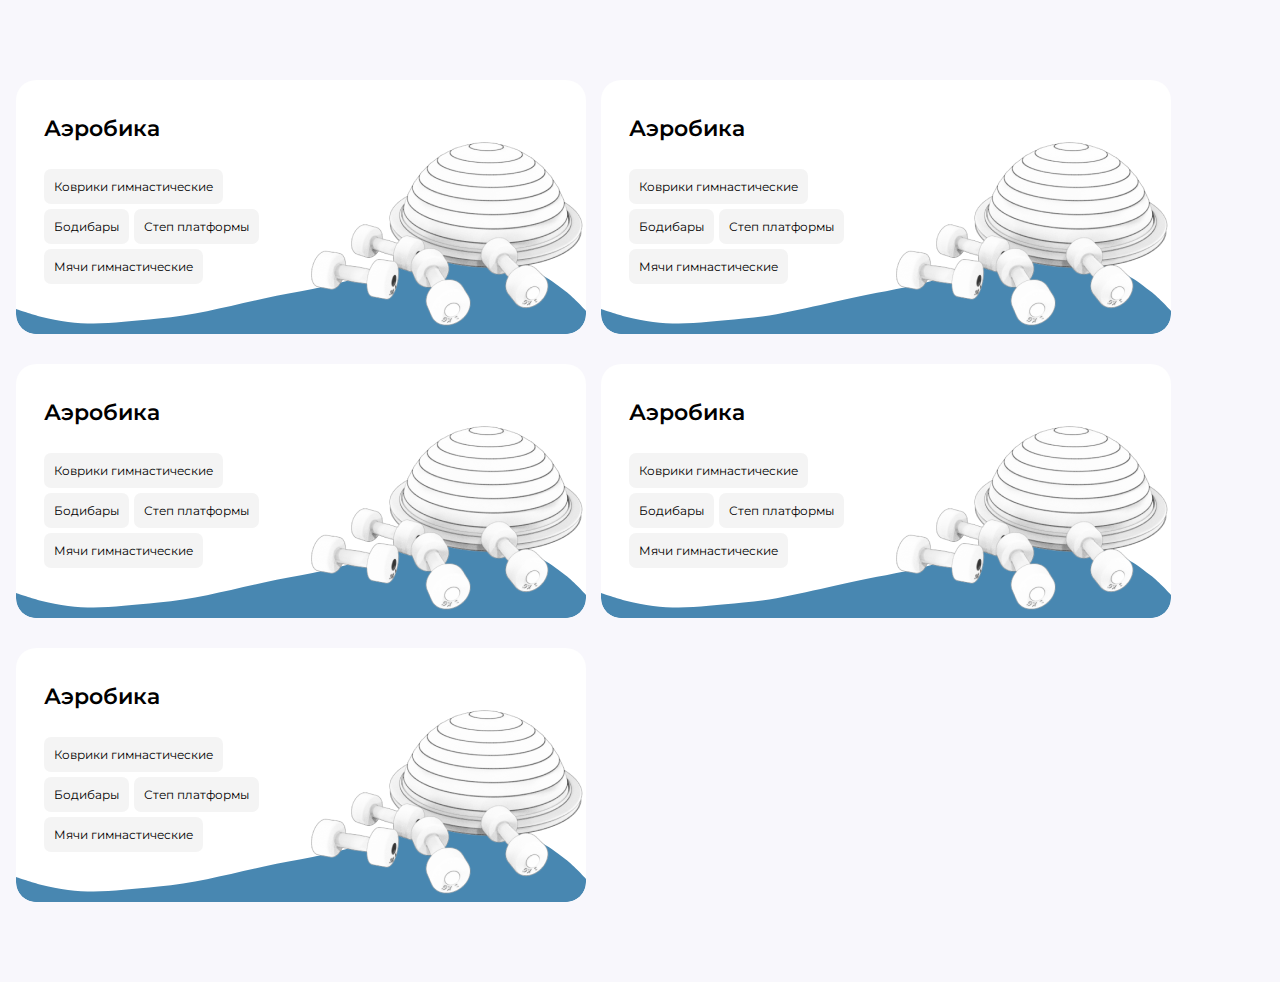
==== aerobika.html @ d7afa73f "pages finish" ====
<!DOCTYPE html>
<html lang="ru">

<head>
  <meta charset="UTF-8">
  <meta name="viewport" content="width=device-width, initial-scale=1.0">
  <title>RT-sport</title>
  <link rel="stylesheet" href="style/main.min.css">

</head>

<body class="body">
  <main>
    <section class="py-80">
      <div class="container">
        <div class="row row-30">
          <div class="card" style="background-image: url('images/svg/c-8.svg');">
            <h2 class="card__title">Аэробика</h2>
            <div class="card__content">
              <nav class="card_nav">
                <a href="#!" class="card__link">Коврики гимнастические</a> <br>
                <a href="#!" class="card__link">Бодибары</a>
                <a href="#!" class="card__link">Степ платформы</a> <br>
                <a href="#!" class="card__link">Мячи гимнастические</a>
              </nav>
              <div class="card__img-wrap a-1">
                <img class="card__img" src="images/png/a-1.png" alt="">
              </div>
            </div>
          </div>
          <div class="card" style="background-image: url('images/svg/c-8.svg');">
            <h2 class="card__title">Аэробика</h2>
            <div class="card__content">
              <nav class="card_nav">
                <a href="#!" class="card__link">Коврики гимнастические</a> <br>
                <a href="#!" class="card__link">Бодибары</a>
                <a href="#!" class="card__link">Степ платформы</a> <br>
                <a href="#!" class="card__link">Мячи гимнастические</a>
              </nav>
              <div class="card__img-wrap a-1">
                <img class="card__img" src="images/png/a-1.png" alt="">
              </div>
            </div>
          </div>
          <div class="card" style="background-image: url('images/svg/c-8.svg');">
            <h2 class="card__title">Аэробика</h2>
            <div class="card__content">
              <nav class="card_nav">
                <a href="#!" class="card__link">Коврики гимнастические</a> <br>
                <a href="#!" class="card__link">Бодибары</a>
                <a href="#!" class="card__link">Степ платформы</a> <br>
                <a href="#!" class="card__link">Мячи гимнастические</a>
              </nav>
              <div class="card__img-wrap a-1">
                <img class="card__img" src="images/png/a-1.png" alt="">
              </div>
            </div>
          </div>
          <div class="card" style="background-image: url('images/svg/c-8.svg');">
            <h2 class="card__title">Аэробика</h2>
            <div class="card__content">
              <nav class="card_nav">
                <a href="#!" class="card__link">Коврики гимнастические</a> <br>
                <a href="#!" class="card__link">Бодибары</a>
                <a href="#!" class="card__link">Степ платформы</a> <br>
                <a href="#!" class="card__link">Мячи гимнастические</a>
              </nav>
              <div class="card__img-wrap a-1">
                <img class="card__img" src="images/png/a-1.png" alt="">
              </div>
            </div>
          </div>
          <div class="card" style="background-image: url('images/svg/c-8.svg');">
            <h2 class="card__title">Аэробика</h2>
            <div class="card__content">
              <nav class="card_nav">
                <a href="#!" class="card__link">Коврики гимнастические</a> <br>
                <a href="#!" class="card__link">Бодибары</a>
                <a href="#!" class="card__link">Степ платформы</a> <br>
                <a href="#!" class="card__link">Мячи гимнастические</a>
              </nav>
              <div class="card__img-wrap a-1">
                <img class="card__img" src="images/png/a-1.png" alt="">
              </div>
            </div>
          </div>
        </div>
      </div>
    </section>
  </main>
  <script src="js/main.js"></script>
</body>

</html>
---- style/main.min.css ----
*,*::before,*::after{-webkit-box-sizing:border-box;box-sizing:border-box}*,h1,h2,h3,h4,h5,h6{margin:0;padding:0}html{-moz-text-size-adjust:none;-webkit-text-size-adjust:none;-ms-text-size-adjust:none;text-size-adjust:none}body{min-height:100vh;scroll-behavior:smooth;text-rendering:optimizeSpeed}ul{list-style:none}a{color:inherit;text-decoration:none}img{display:block;width:100%;-webkit-user-select:none;-moz-user-select:none;-ms-user-select:none;user-select:none}button{outline:none;border:none;cursor:pointer;background-color:rgba(0,0,0,0)}@font-face{font-family:"Montserrat";font-weight:bold;font-style:normal;font-display:swap;src:url("/font/Montserrat-Bold.woff") format("woff")}@font-face{font-family:"Montserrat";font-weight:600;font-style:normal;font-display:swap;src:url("/font/Montserrat-SemiBold.woff") format("woff")}@font-face{font-family:"Montserrat";font-weight:normal;font-style:normal;font-display:swap;src:url("/font/Montserrat-Regular.woff") format("woff")}.body{background-color:#f8f7fc}@media(max-width: 992px){.body{position:relative;height:100vh}}.container{max-width:1782px;width:100%;margin:0 auto;padding:0 16px}.mb-15{margin-bottom:15px}@media(max-width: 768px){.mb-15{margin-bottom:10px}}.mb-30{margin-bottom:30px}@media(max-width: 768px){.mb-30{margin-bottom:20px}}.mb-80{margin-bottom:80px}.py-80{padding:80px 0}.d-none{display:none !important}.row{display:-webkit-box;display:-ms-flexbox;display:flex;-ms-flex-wrap:wrap;flex-wrap:wrap;-webkit-column-gap:15px;-moz-column-gap:15px;column-gap:15px;row-gap:46px}.row-30{row-gap:30px}.card{-webkit-box-flex:0;-ms-flex:0 1 570px;flex:0 1 570px;padding:35px 28px;position:relative;height:254px;border-radius:20px;background:#fff;background-repeat:no-repeat;background-position:right bottom;background-size:auto;cursor:pointer;-webkit-transition:-webkit-transform 250ms ease-in-out,-webkit-filter 250ms ease-in-out;transition:-webkit-transform 250ms ease-in-out,-webkit-filter 250ms ease-in-out;transition:transform 250ms ease-in-out,filter 250ms ease-in-out;transition:transform 250ms ease-in-out,filter 250ms ease-in-out,-webkit-transform 250ms ease-in-out,-webkit-filter 250ms ease-in-out}.card:hover .card__img-wrap{-webkit-transform:scale(1.03);-ms-transform:scale(1.03);transform:scale(1.03)}.card:hover .card__img{-webkit-filter:drop-shadow(6px 6px 14px rgba(0, 0, 0, 0.2));filter:drop-shadow(6px 6px 14px rgba(0, 0, 0, 0.2))}.card__title{color:#000;font-family:"Montserrat",sans-serif;font-size:22px;font-weight:600;line-height:27px;letter-spacing:0%;margin-bottom:27px}.card__content{max-width:310px}.card_nav{display:inline-table;-ms-flex-wrap:wrap;flex-wrap:wrap;position:relative;z-index:1}.card__link{display:inline-block;color:#000;font-family:"Montserrat",sans-serif;font-size:12px;font-weight:500;line-height:15px;letter-spacing:0%;padding:10px;border-radius:7px;background:#f4f4f4;-webkit-transition:background-color 150ms ease-in-out;transition:background-color 150ms ease-in-out}.card__link:not(:last-child){margin-right:5px;margin-bottom:5px}.card__link:hover{background-color:#e5e5e5}.card__link.active{background-color:#e5e5e5}.card__img-wrap{width:249px;height:244px;position:absolute;right:-12px;bottom:0;-webkit-transition:-webkit-transform 250ms ease-in-out;transition:-webkit-transform 250ms ease-in-out;transition:transform 250ms ease-in-out;transition:transform 250ms ease-in-out, -webkit-transform 250ms ease-in-out}.d-1{width:280px;height:280px;right:0;bottom:16px}.r-1{width:274px;height:274px;right:0;bottom:7px}.t-1{width:226px;height:226px;right:10px;bottom:15px}.d-g-1{width:257px;height:257px;right:30px;top:10px}.g-g-1{width:248px;height:248px;right:20px;bottom:22px}.a-1{width:274px;height:274px;right:2px;bottom:7px}.k-1{width:258px;height:258px;right:0;bottom:10px}.z-1-3{right:-4px;bottom:12px}.z-1-4{right:-7px;bottom:7px;width:261px;height:261px}.d-g-2{width:276px;height:276px;right:10px;bottom:-10px}.d-g-3{width:276px;height:276px;right:10px;bottom:-10px}.d-g-4{width:276px;height:276px;right:10px;bottom:-10px}.d-g-5{width:310px;height:310px;right:10px;top:-10px}.g-g-2{width:259px;height:259px;right:25px;bottom:25px}.g-g-3{width:259px;height:259px;right:0px;bottom:15px}.k-2{width:269px;height:269px;right:0;bottom:10px}.k-3{width:269px;height:269px;right:25px;bottom:8px}.card__img{width:100%;height:100%;-o-object-fit:fill;object-fit:fill;-o-object-position:right bottom;object-position:right bottom;-webkit-transition:-webkit-filter 250ms ease-in-out;transition:-webkit-filter 250ms ease-in-out;transition:filter 250ms ease-in-out;transition:filter 250ms ease-in-out, -webkit-filter 250ms ease-in-out}/*# sourceMappingURL=main.min.css.map */
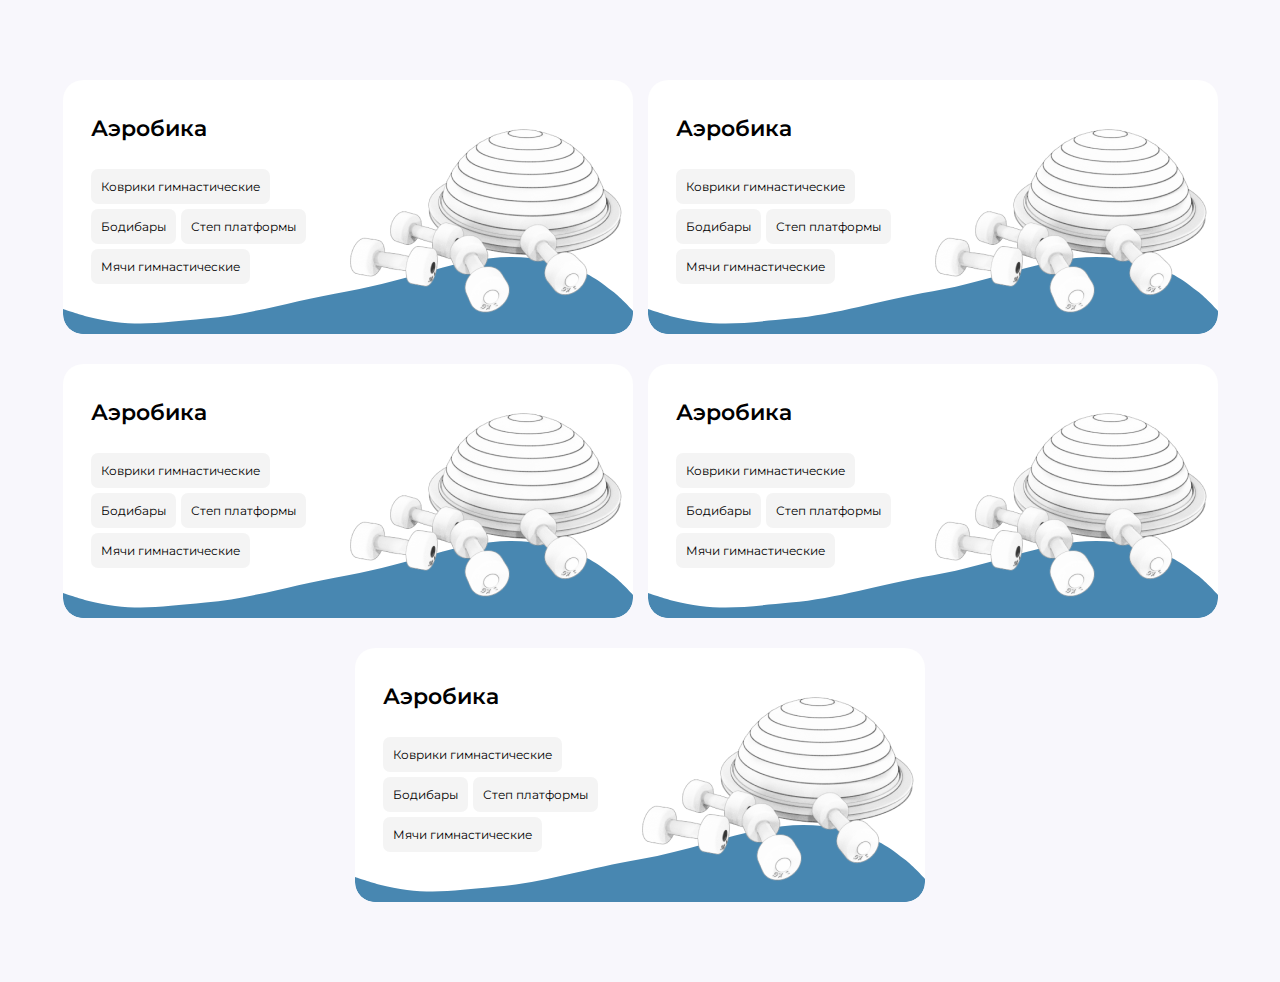
==== commit 17572260: "fix bg" ====
--- a/aerobika.html
+++ b/aerobika.html
@@ -14,7 +14,7 @@
     <section class="py-80">
       <div class="container">
         <div class="row row-30">
-          <div class="card" style="background-image: url('images/svg/c-8.svg');">
+          <div class="card bg-8">
             <h2 class="card__title">Аэробика</h2>
             <div class="card__content">
               <nav class="card_nav">
@@ -28,7 +28,7 @@
               </div>
             </div>
           </div>
-          <div class="card" style="background-image: url('images/svg/c-8.svg');">
+          <div class="card bg-8">
             <h2 class="card__title">Аэробика</h2>
             <div class="card__content">
               <nav class="card_nav">
@@ -42,7 +42,7 @@
               </div>
             </div>
           </div>
-          <div class="card" style="background-image: url('images/svg/c-8.svg');">
+          <div class="card bg-8">
             <h2 class="card__title">Аэробика</h2>
             <div class="card__content">
               <nav class="card_nav">
@@ -56,7 +56,7 @@
               </div>
             </div>
           </div>
-          <div class="card" style="background-image: url('images/svg/c-8.svg');">
+          <div class="card bg-8">
             <h2 class="card__title">Аэробика</h2>
             <div class="card__content">
               <nav class="card_nav">
@@ -70,7 +70,7 @@
               </div>
             </div>
           </div>
-          <div class="card" style="background-image: url('images/svg/c-8.svg');">
+          <div class="card bg-8">
             <h2 class="card__title">Аэробика</h2>
             <div class="card__content">
               <nav class="card_nav">
--- a/style/main.min.css
+++ b/style/main.min.css
@@ -1 +1 @@
-*,*::before,*::after{-webkit-box-sizing:border-box;box-sizing:border-box}*,h1,h2,h3,h4,h5,h6{margin:0;padding:0}html{-moz-text-size-adjust:none;-webkit-text-size-adjust:none;-ms-text-size-adjust:none;text-size-adjust:none}body{min-height:100vh;scroll-behavior:smooth;text-rendering:optimizeSpeed}ul{list-style:none}a{color:inherit;text-decoration:none}img{display:block;width:100%;-webkit-user-select:none;-moz-user-select:none;-ms-user-select:none;user-select:none}button{outline:none;border:none;cursor:pointer;background-color:rgba(0,0,0,0)}@font-face{font-family:"Montserrat";font-weight:bold;font-style:normal;font-display:swap;src:url("/font/Montserrat-Bold.woff") format("woff")}@font-face{font-family:"Montserrat";font-weight:600;font-style:normal;font-display:swap;src:url("/font/Montserrat-SemiBold.woff") format("woff")}@font-face{font-family:"Montserrat";font-weight:normal;font-style:normal;font-display:swap;src:url("/font/Montserrat-Regular.woff") format("woff")}.body{background-color:#f8f7fc}@media(max-width: 992px){.body{position:relative;height:100vh}}.container{max-width:1782px;width:100%;margin:0 auto;padding:0 16px}.mb-15{margin-bottom:15px}@media(max-width: 768px){.mb-15{margin-bottom:10px}}.mb-30{margin-bottom:30px}@media(max-width: 768px){.mb-30{margin-bottom:20px}}.mb-80{margin-bottom:80px}.py-80{padding:80px 0}.d-none{display:none !important}.row{display:-webkit-box;display:-ms-flexbox;display:flex;-ms-flex-wrap:wrap;flex-wrap:wrap;-webkit-column-gap:15px;-moz-column-gap:15px;column-gap:15px;row-gap:46px}.row-30{row-gap:30px}.card{-webkit-box-flex:0;-ms-flex:0 1 570px;flex:0 1 570px;padding:35px 28px;position:relative;height:254px;border-radius:20px;background:#fff;background-repeat:no-repeat;background-position:right bottom;background-size:auto;cursor:pointer;-webkit-transition:-webkit-transform 250ms ease-in-out,-webkit-filter 250ms ease-in-out;transition:-webkit-transform 250ms ease-in-out,-webkit-filter 250ms ease-in-out;transition:transform 250ms ease-in-out,filter 250ms ease-in-out;transition:transform 250ms ease-in-out,filter 250ms ease-in-out,-webkit-transform 250ms ease-in-out,-webkit-filter 250ms ease-in-out}.card:hover .card__img-wrap{-webkit-transform:scale(1.03);-ms-transform:scale(1.03);transform:scale(1.03)}.card:hover .card__img{-webkit-filter:drop-shadow(6px 6px 14px rgba(0, 0, 0, 0.2));filter:drop-shadow(6px 6px 14px rgba(0, 0, 0, 0.2))}.card__title{color:#000;font-family:"Montserrat",sans-serif;font-size:22px;font-weight:600;line-height:27px;letter-spacing:0%;margin-bottom:27px}.card__content{max-width:310px}.card_nav{display:inline-table;-ms-flex-wrap:wrap;flex-wrap:wrap;position:relative;z-index:1}.card__link{display:inline-block;color:#000;font-family:"Montserrat",sans-serif;font-size:12px;font-weight:500;line-height:15px;letter-spacing:0%;padding:10px;border-radius:7px;background:#f4f4f4;-webkit-transition:background-color 150ms ease-in-out;transition:background-color 150ms ease-in-out}.card__link:not(:last-child){margin-right:5px;margin-bottom:5px}.card__link:hover{background-color:#e5e5e5}.card__link.active{background-color:#e5e5e5}.card__img-wrap{width:249px;height:244px;position:absolute;right:-12px;bottom:0;-webkit-transition:-webkit-transform 250ms ease-in-out;transition:-webkit-transform 250ms ease-in-out;transition:transform 250ms ease-in-out;transition:transform 250ms ease-in-out, -webkit-transform 250ms ease-in-out}.d-1{width:280px;height:280px;right:0;bottom:16px}.r-1{width:274px;height:274px;right:0;bottom:7px}.t-1{width:226px;height:226px;right:10px;bottom:15px}.d-g-1{width:257px;height:257px;right:30px;top:10px}.g-g-1{width:248px;height:248px;right:20px;bottom:22px}.a-1{width:274px;height:274px;right:2px;bottom:7px}.k-1{width:258px;height:258px;right:0;bottom:10px}.z-1-3{right:-4px;bottom:12px}.z-1-4{right:-7px;bottom:7px;width:261px;height:261px}.d-g-2{width:276px;height:276px;right:10px;bottom:-10px}.d-g-3{width:276px;height:276px;right:10px;bottom:-10px}.d-g-4{width:276px;height:276px;right:10px;bottom:-10px}.d-g-5{width:310px;height:310px;right:10px;top:-10px}.g-g-2{width:259px;height:259px;right:25px;bottom:25px}.g-g-3{width:259px;height:259px;right:0px;bottom:15px}.k-2{width:269px;height:269px;right:0;bottom:10px}.k-3{width:269px;height:269px;right:25px;bottom:8px}.card__img{width:100%;height:100%;-o-object-fit:fill;object-fit:fill;-o-object-position:right bottom;object-position:right bottom;-webkit-transition:-webkit-filter 250ms ease-in-out;transition:-webkit-filter 250ms ease-in-out;transition:filter 250ms ease-in-out;transition:filter 250ms ease-in-out, -webkit-filter 250ms ease-in-out}/*# sourceMappingURL=main.min.css.map */+*,*::before,*::after{-webkit-box-sizing:border-box;box-sizing:border-box}*,h1,h2,h3,h4,h5,h6{margin:0;padding:0}html{-moz-text-size-adjust:none;-webkit-text-size-adjust:none;-ms-text-size-adjust:none;text-size-adjust:none}body{min-height:100vh;scroll-behavior:smooth;text-rendering:optimizeSpeed}ul{list-style:none}a{color:inherit;text-decoration:none}img{display:block;width:100%;-webkit-user-select:none;-moz-user-select:none;-ms-user-select:none;user-select:none}button{outline:none;border:none;cursor:pointer;background-color:rgba(0,0,0,0)}@font-face{font-family:"Montserrat";font-weight:bold;font-style:normal;font-display:swap;src:url("/font/Montserrat-Bold.woff") format("woff")}@font-face{font-family:"Montserrat";font-weight:600;font-style:normal;font-display:swap;src:url("/font/Montserrat-SemiBold.woff") format("woff")}@font-face{font-family:"Montserrat";font-weight:normal;font-style:normal;font-display:swap;src:url("/font/Montserrat-Regular.woff") format("woff")}.body{background-color:#f8f7fc}@media(max-width: 992px){.body{position:relative;height:100vh}}.container{max-width:1782px;width:100%;margin:0 auto;padding:0 16px}.mb-15{margin-bottom:15px}@media(max-width: 768px){.mb-15{margin-bottom:10px}}.mb-30{margin-bottom:30px}@media(max-width: 768px){.mb-30{margin-bottom:20px}}.mb-80{margin-bottom:80px}.py-80{padding:80px 0}.d-none{display:none !important}.row{display:-webkit-box;display:-ms-flexbox;display:flex;-ms-flex-wrap:wrap;flex-wrap:wrap;-webkit-column-gap:15px;-moz-column-gap:15px;column-gap:15px;row-gap:46px}@media(max-width: 1770px){.row{-webkit-box-pack:center;-ms-flex-pack:center;justify-content:center}}.row-30{row-gap:30px}.card{max-width:570px;width:100%;padding:35px 28px;position:relative;height:254px;border-radius:20px;background:#fff;cursor:pointer;-webkit-transition:-webkit-transform 250ms ease-in-out,-webkit-filter 250ms ease-in-out;transition:-webkit-transform 250ms ease-in-out,-webkit-filter 250ms ease-in-out;transition:transform 250ms ease-in-out,filter 250ms ease-in-out;transition:transform 250ms ease-in-out,filter 250ms ease-in-out,-webkit-transform 250ms ease-in-out,-webkit-filter 250ms ease-in-out}.card:hover .card__img-wrap{-webkit-transform:scale(1.03);-ms-transform:scale(1.03);transform:scale(1.03)}.card:hover .card__img{-webkit-filter:drop-shadow(6px 6px 14px rgba(0, 0, 0, 0.2));filter:drop-shadow(6px 6px 14px rgba(0, 0, 0, 0.2))}@media(max-width: 1200px){.card{max-width:185px;min-height:340px;height:100%;padding:15px;border-radius:15px}}.card.bg-1{background-image:url("/images/svg/c-1.svg");background-repeat:no-repeat;background-position:right bottom}.card.bg-1-1{background-image:url("/images/svg/c-1.2.svg");background-repeat:no-repeat;background-position:right bottom}.card.bg-2{background-image:url("/images/svg/c-2.svg");background-repeat:no-repeat;background-position:right bottom}.card.bg-3{background-image:url("/images/svg/c-3.svg");background-repeat:no-repeat;background-position:right bottom}.card.bg-4{background-image:url("/images/svg/c-4.svg");background-repeat:no-repeat;background-position:right bottom}.card.bg-5{background-image:url("/images/svg/c-5.svg");background-repeat:no-repeat;background-position:right bottom}.card.bg-6{background-image:url("/images/svg/c-6.svg");background-repeat:no-repeat;background-position:right bottom}.card.bg-7{background-image:url("/images/svg/c-7.svg");background-repeat:no-repeat;background-position:right bottom}.card.bg-8{background-image:url("/images/svg/c-8.svg");background-repeat:no-repeat;background-position:right bottom}.card.bg-9{background-image:url("/images/svg/c-9.svg");background-repeat:no-repeat;background-position:right bottom}.card__title{color:#000;font-family:"Montserrat",sans-serif;font-size:22px;font-weight:600;line-height:27px;letter-spacing:0%;margin-bottom:27px}@media(max-width: 1200px){.card__title{font-size:12px;line-height:15px;margin-bottom:20px}}.card__content{max-width:310px}@media(max-width: 1200px){.card__content{max-width:auto;display:-webkit-box;display:-ms-flexbox;display:flex;-webkit-box-orient:vertical;-webkit-box-direction:reverse;-ms-flex-direction:column-reverse;flex-direction:column-reverse}}.card_nav{display:inline-table;-ms-flex-wrap:wrap;flex-wrap:wrap;-webkit-box-align:center;-ms-flex-align:center;align-items:center;position:relative;z-index:1}.card__link{display:inline-block;color:#000;font-family:"Montserrat",sans-serif;font-size:12px;font-weight:500;line-height:15px;letter-spacing:0%;padding:10px;border-radius:7px;background:#f4f4f4;-webkit-transition:background-color 150ms ease-in-out;transition:background-color 150ms ease-in-out}.card__link:not(:last-child){margin-right:5px;margin-bottom:5px}.card__link:hover{background-color:#e5e5e5}.card__link.active{background-color:#e5e5e5}@media(max-width: 1200px){.card__link{font-size:9px;line-height:11px;padding:7px 5px}}.card__img-wrap{width:249px;height:244px;position:absolute;right:-12px;bottom:0;-webkit-transition:-webkit-transform 250ms ease-in-out;transition:-webkit-transform 250ms ease-in-out;transition:transform 250ms ease-in-out;transition:transform 250ms ease-in-out, -webkit-transform 250ms ease-in-out}@media(max-width: 1200px){.card__img-wrap{width:187px;height:151px;margin-left:-8px;position:static}}.d-1{width:280px;height:280px;right:0;bottom:16px}.r-1{width:274px;height:274px;right:0;bottom:7px}.t-1{width:226px;height:226px;right:10px;bottom:15px}.d-g-1{width:257px;height:257px;right:30px;top:10px}.g-g-1{width:248px;height:248px;right:20px;bottom:22px}.a-1{width:274px;height:274px;right:10px;bottom:20px}.k-1{width:258px;height:258px;right:0;bottom:10px}.z-1-3{right:-4px;bottom:12px}.z-1-4{right:-7px;bottom:7px;width:261px;height:261px}.d-g-2{width:276px;height:276px;right:10px;bottom:-10px}.d-g-3{width:276px;height:276px;right:10px;bottom:-10px}.d-g-4{width:276px;height:276px;right:10px;bottom:-10px}.d-g-5{width:310px;height:310px;right:10px;top:-10px}.g-g-2{width:259px;height:259px;right:25px;bottom:25px}.g-g-3{width:259px;height:259px;right:0px;bottom:15px}.k-2{width:269px;height:269px;right:0;bottom:10px}.k-3{width:269px;height:269px;right:25px;bottom:8px}.card__img{width:100%;height:100%;-o-object-fit:fill;object-fit:fill;-o-object-position:right bottom;object-position:right bottom;-webkit-transition:-webkit-filter 250ms ease-in-out;transition:-webkit-filter 250ms ease-in-out;transition:filter 250ms ease-in-out;transition:filter 250ms ease-in-out, -webkit-filter 250ms ease-in-out}/*# sourceMappingURL=main.min.css.map */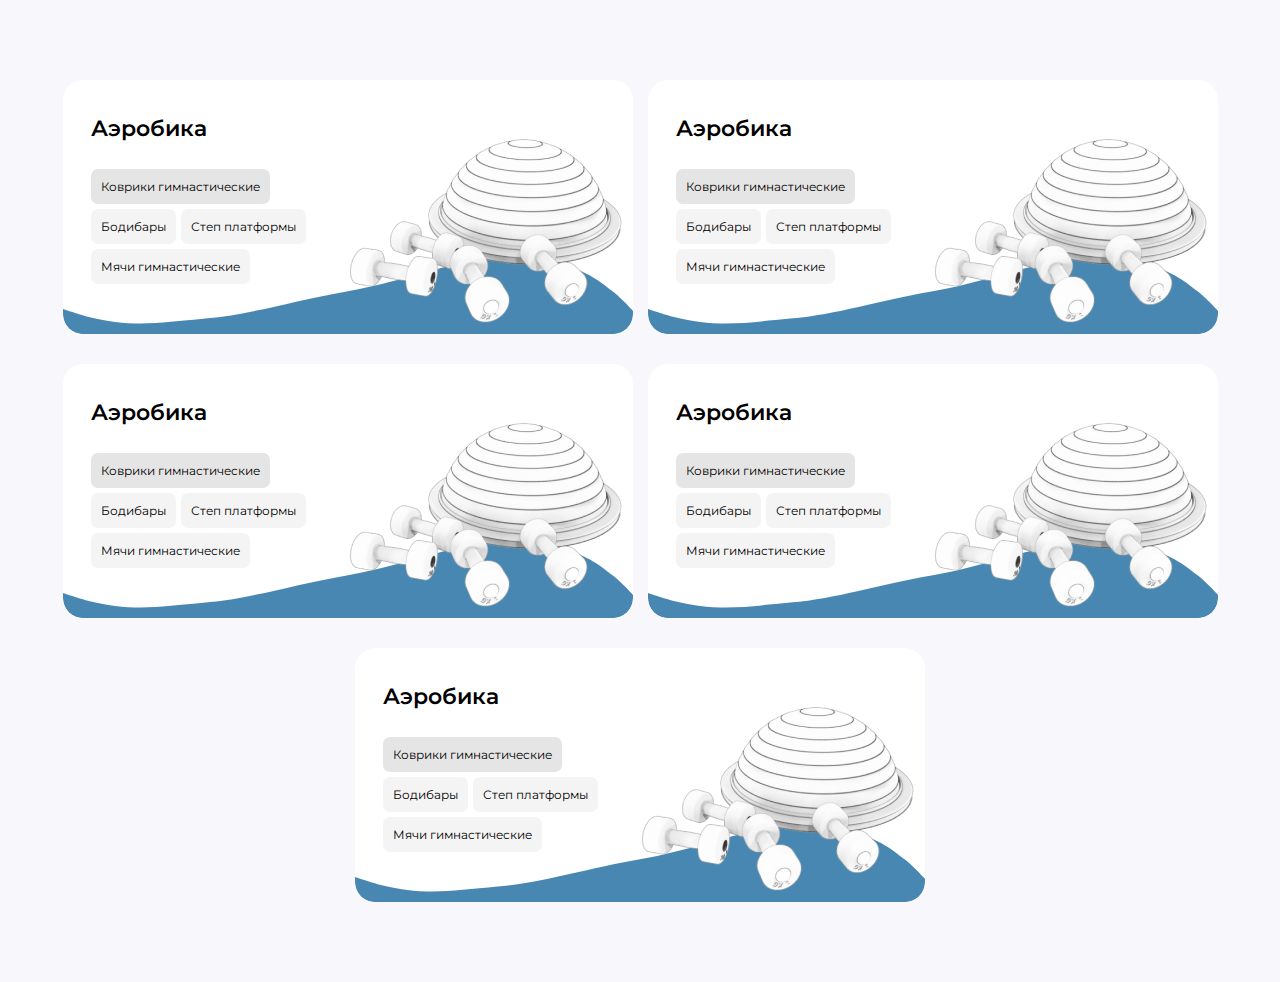
==== commit cb83f54a: "finish" ====
--- a/aerobika.html
+++ b/aerobika.html
@@ -14,73 +14,138 @@
     <section class="py-80">
       <div class="container">
         <div class="row row-30">
-          <div class="card bg-8">
-            <h2 class="card__title">Аэробика</h2>
+          <div class="card bg-8" onclick="window.location.href='aerobika.html';">
             <div class="card__content">
-              <nav class="card_nav">
-                <a href="#!" class="card__link">Коврики гимнастические</a> <br>
-                <a href="#!" class="card__link">Бодибары</a>
-                <a href="#!" class="card__link">Степ платформы</a> <br>
-                <a href="#!" class="card__link">Мячи гимнастические</a>
-              </nav>
-              <div class="card__img-wrap a-1">
-                <img class="card__img" src="images/png/a-1.png" alt="">
+              <div>
+                <h2 class="card__title">Аэробика</h2>
+                <nav class="card_nav">
+                  <a href="#!" class="card__link active" data-tab="1">Коврики гимнастические</a> <br>
+                  <a href="#!" class="card__link" data-tab="2">Бодибары</a>
+                  <a href="#!" class="card__link" data-tab="3">Степ платформы</a> <br>
+                  <a href="#!" class="card__link" data-tab="4">Мячи гимнастические</a>
+                </nav>
+              </div>
+              <div class="card__tab-content">
+                <div class="card__img-wrap a-1 item active" data-tab-content="1">
+                  <img class="card__img" src="images/png/a-1.png" alt="">
+                </div>
+                <div class="card__img-wrap a-1 item" data-tab-content="2">
+                  <img class="card__img" src="images/png/z-1.1.png" alt="">
+                </div>
+                <div class="card__img-wrap a-1 item" data-tab-content="3">
+                  <img class="card__img" src="images/png/a-1.png" alt="">
+                </div>
+                <div class="card__img-wrap a-1 item" data-tab-content="4">
+                  <img class="card__img" src="images/png/a-1.png" alt="">
+                </div>
               </div>
             </div>
           </div>
-          <div class="card bg-8">
-            <h2 class="card__title">Аэробика</h2>
+          <div class="card bg-8" onclick="window.location.href='aerobika.html';">
             <div class="card__content">
-              <nav class="card_nav">
-                <a href="#!" class="card__link">Коврики гимнастические</a> <br>
-                <a href="#!" class="card__link">Бодибары</a>
-                <a href="#!" class="card__link">Степ платформы</a> <br>
-                <a href="#!" class="card__link">Мячи гимнастические</a>
-              </nav>
-              <div class="card__img-wrap a-1">
-                <img class="card__img" src="images/png/a-1.png" alt="">
+              <div>
+                <h2 class="card__title">Аэробика</h2>
+                <nav class="card_nav">
+                  <a href="#!" class="card__link active" data-tab="1">Коврики гимнастические</a> <br>
+                  <a href="#!" class="card__link" data-tab="2">Бодибары</a>
+                  <a href="#!" class="card__link" data-tab="3">Степ платформы</a> <br>
+                  <a href="#!" class="card__link" data-tab="4">Мячи гимнастические</a>
+                </nav>
+              </div>
+              <div class="card__tab-content">
+                <div class="card__img-wrap a-1 item active" data-tab-content="1">
+                  <img class="card__img" src="images/png/a-1.png" alt="">
+                </div>
+                <div class="card__img-wrap a-1 item" data-tab-content="2">
+                  <img class="card__img" src="images/png/z-1.1.png" alt="">
+                </div>
+                <div class="card__img-wrap a-1 item" data-tab-content="3">
+                  <img class="card__img" src="images/png/a-1.png" alt="">
+                </div>
+                <div class="card__img-wrap a-1 item" data-tab-content="4">
+                  <img class="card__img" src="images/png/a-1.png" alt="">
+                </div>
               </div>
             </div>
           </div>
-          <div class="card bg-8">
-            <h2 class="card__title">Аэробика</h2>
+          <div class="card bg-8" onclick="window.location.href='aerobika.html';">
             <div class="card__content">
-              <nav class="card_nav">
-                <a href="#!" class="card__link">Коврики гимнастические</a> <br>
-                <a href="#!" class="card__link">Бодибары</a>
-                <a href="#!" class="card__link">Степ платформы</a> <br>
-                <a href="#!" class="card__link">Мячи гимнастические</a>
-              </nav>
-              <div class="card__img-wrap a-1">
-                <img class="card__img" src="images/png/a-1.png" alt="">
+              <div>
+                <h2 class="card__title">Аэробика</h2>
+                <nav class="card_nav">
+                  <a href="#!" class="card__link active" data-tab="1">Коврики гимнастические</a> <br>
+                  <a href="#!" class="card__link" data-tab="2">Бодибары</a>
+                  <a href="#!" class="card__link" data-tab="3">Степ платформы</a> <br>
+                  <a href="#!" class="card__link" data-tab="4">Мячи гимнастические</a>
+                </nav>
+              </div>
+              <div class="card__tab-content">
+                <div class="card__img-wrap a-1 item active" data-tab-content="1">
+                  <img class="card__img" src="images/png/a-1.png" alt="">
+                </div>
+                <div class="card__img-wrap a-1 item" data-tab-content="2">
+                  <img class="card__img" src="images/png/z-1.1.png" alt="">
+                </div>
+                <div class="card__img-wrap a-1 item" data-tab-content="3">
+                  <img class="card__img" src="images/png/a-1.png" alt="">
+                </div>
+                <div class="card__img-wrap a-1 item" data-tab-content="4">
+                  <img class="card__img" src="images/png/a-1.png" alt="">
+                </div>
               </div>
             </div>
           </div>
-          <div class="card bg-8">
-            <h2 class="card__title">Аэробика</h2>
+          <div class="card bg-8" onclick="window.location.href='aerobika.html';">
             <div class="card__content">
-              <nav class="card_nav">
-                <a href="#!" class="card__link">Коврики гимнастические</a> <br>
-                <a href="#!" class="card__link">Бодибары</a>
-                <a href="#!" class="card__link">Степ платформы</a> <br>
-                <a href="#!" class="card__link">Мячи гимнастические</a>
-              </nav>
-              <div class="card__img-wrap a-1">
-                <img class="card__img" src="images/png/a-1.png" alt="">
+              <div>
+                <h2 class="card__title">Аэробика</h2>
+                <nav class="card_nav">
+                  <a href="#!" class="card__link active" data-tab="1">Коврики гимнастические</a> <br>
+                  <a href="#!" class="card__link" data-tab="2">Бодибары</a>
+                  <a href="#!" class="card__link" data-tab="3">Степ платформы</a> <br>
+                  <a href="#!" class="card__link" data-tab="4">Мячи гимнастические</a>
+                </nav>
+              </div>
+              <div class="card__tab-content">
+                <div class="card__img-wrap a-1 item active" data-tab-content="1">
+                  <img class="card__img" src="images/png/a-1.png" alt="">
+                </div>
+                <div class="card__img-wrap a-1 item" data-tab-content="2">
+                  <img class="card__img" src="images/png/z-1.1.png" alt="">
+                </div>
+                <div class="card__img-wrap a-1 item" data-tab-content="3">
+                  <img class="card__img" src="images/png/a-1.png" alt="">
+                </div>
+                <div class="card__img-wrap a-1 item" data-tab-content="4">
+                  <img class="card__img" src="images/png/a-1.png" alt="">
+                </div>
               </div>
             </div>
           </div>
-          <div class="card bg-8">
-            <h2 class="card__title">Аэробика</h2>
+          <div class="card bg-8" onclick="window.location.href='aerobika.html';">
             <div class="card__content">
-              <nav class="card_nav">
-                <a href="#!" class="card__link">Коврики гимнастические</a> <br>
-                <a href="#!" class="card__link">Бодибары</a>
-                <a href="#!" class="card__link">Степ платформы</a> <br>
-                <a href="#!" class="card__link">Мячи гимнастические</a>
-              </nav>
-              <div class="card__img-wrap a-1">
-                <img class="card__img" src="images/png/a-1.png" alt="">
+              <div>
+                <h2 class="card__title">Аэробика</h2>
+                <nav class="card_nav">
+                  <a href="#!" class="card__link active" data-tab="1">Коврики гимнастические</a> <br>
+                  <a href="#!" class="card__link" data-tab="2">Бодибары</a>
+                  <a href="#!" class="card__link" data-tab="3">Степ платформы</a> <br>
+                  <a href="#!" class="card__link" data-tab="4">Мячи гимнастические</a>
+                </nav>
+              </div>
+              <div class="card__tab-content">
+                <div class="card__img-wrap a-1 item active" data-tab-content="1">
+                  <img class="card__img" src="images/png/a-1.png" alt="">
+                </div>
+                <div class="card__img-wrap a-1 item" data-tab-content="2">
+                  <img class="card__img" src="images/png/z-1.1.png" alt="">
+                </div>
+                <div class="card__img-wrap a-1 item" data-tab-content="3">
+                  <img class="card__img" src="images/png/a-1.png" alt="">
+                </div>
+                <div class="card__img-wrap a-1 item" data-tab-content="4">
+                  <img class="card__img" src="images/png/a-1.png" alt="">
+                </div>
               </div>
             </div>
           </div>
--- a/style/main.min.css
+++ b/style/main.min.css
@@ -1 +1 @@
-*,*::before,*::after{-webkit-box-sizing:border-box;box-sizing:border-box}*,h1,h2,h3,h4,h5,h6{margin:0;padding:0}html{-moz-text-size-adjust:none;-webkit-text-size-adjust:none;-ms-text-size-adjust:none;text-size-adjust:none}body{min-height:100vh;scroll-behavior:smooth;text-rendering:optimizeSpeed}ul{list-style:none}a{color:inherit;text-decoration:none}img{display:block;width:100%;-webkit-user-select:none;-moz-user-select:none;-ms-user-select:none;user-select:none}button{outline:none;border:none;cursor:pointer;background-color:rgba(0,0,0,0)}@font-face{font-family:"Montserrat";font-weight:bold;font-style:normal;font-display:swap;src:url("/font/Montserrat-Bold.woff") format("woff")}@font-face{font-family:"Montserrat";font-weight:600;font-style:normal;font-display:swap;src:url("/font/Montserrat-SemiBold.woff") format("woff")}@font-face{font-family:"Montserrat";font-weight:normal;font-style:normal;font-display:swap;src:url("/font/Montserrat-Regular.woff") format("woff")}.body{background-color:#f8f7fc}@media(max-width: 992px){.body{position:relative;height:100vh}}.container{max-width:1782px;width:100%;margin:0 auto;padding:0 16px}.mb-15{margin-bottom:15px}@media(max-width: 768px){.mb-15{margin-bottom:10px}}.mb-30{margin-bottom:30px}@media(max-width: 768px){.mb-30{margin-bottom:20px}}.mb-80{margin-bottom:80px}.py-80{padding:80px 0}.d-none{display:none !important}.row{display:-webkit-box;display:-ms-flexbox;display:flex;-ms-flex-wrap:wrap;flex-wrap:wrap;-webkit-column-gap:15px;-moz-column-gap:15px;column-gap:15px;row-gap:46px}@media(max-width: 1770px){.row{-webkit-box-pack:center;-ms-flex-pack:center;justify-content:center}}.row-30{row-gap:30px}.card{max-width:570px;width:100%;padding:35px 28px;position:relative;height:254px;border-radius:20px;background:#fff;cursor:pointer;-webkit-transition:-webkit-transform 250ms ease-in-out,-webkit-filter 250ms ease-in-out;transition:-webkit-transform 250ms ease-in-out,-webkit-filter 250ms ease-in-out;transition:transform 250ms ease-in-out,filter 250ms ease-in-out;transition:transform 250ms ease-in-out,filter 250ms ease-in-out,-webkit-transform 250ms ease-in-out,-webkit-filter 250ms ease-in-out}.card:hover .card__img-wrap{-webkit-transform:scale(1.03);-ms-transform:scale(1.03);transform:scale(1.03)}.card:hover .card__img{-webkit-filter:drop-shadow(6px 6px 14px rgba(0, 0, 0, 0.2));filter:drop-shadow(6px 6px 14px rgba(0, 0, 0, 0.2))}@media(max-width: 1200px){.card{max-width:185px;min-height:340px;height:100%;padding:15px;border-radius:15px}}.card.bg-1{background-image:url("/images/svg/c-1.svg");background-repeat:no-repeat;background-position:right bottom}.card.bg-1-1{background-image:url("/images/svg/c-1.2.svg");background-repeat:no-repeat;background-position:right bottom}.card.bg-2{background-image:url("/images/svg/c-2.svg");background-repeat:no-repeat;background-position:right bottom}.card.bg-3{background-image:url("/images/svg/c-3.svg");background-repeat:no-repeat;background-position:right bottom}.card.bg-4{background-image:url("/images/svg/c-4.svg");background-repeat:no-repeat;background-position:right bottom}.card.bg-5{background-image:url("/images/svg/c-5.svg");background-repeat:no-repeat;background-position:right bottom}.card.bg-6{background-image:url("/images/svg/c-6.svg");background-repeat:no-repeat;background-position:right bottom}.card.bg-7{background-image:url("/images/svg/c-7.svg");background-repeat:no-repeat;background-position:right bottom}.card.bg-8{background-image:url("/images/svg/c-8.svg");background-repeat:no-repeat;background-position:right bottom}.card.bg-9{background-image:url("/images/svg/c-9.svg");background-repeat:no-repeat;background-position:right bottom}.card__title{color:#000;font-family:"Montserrat",sans-serif;font-size:22px;font-weight:600;line-height:27px;letter-spacing:0%;margin-bottom:27px}@media(max-width: 1200px){.card__title{font-size:12px;line-height:15px;margin-bottom:20px}}.card__content{max-width:310px}@media(max-width: 1200px){.card__content{max-width:auto;display:-webkit-box;display:-ms-flexbox;display:flex;-webkit-box-orient:vertical;-webkit-box-direction:reverse;-ms-flex-direction:column-reverse;flex-direction:column-reverse}}.card_nav{display:inline-table;-ms-flex-wrap:wrap;flex-wrap:wrap;-webkit-box-align:center;-ms-flex-align:center;align-items:center;position:relative;z-index:1}.card__link{display:inline-block;color:#000;font-family:"Montserrat",sans-serif;font-size:12px;font-weight:500;line-height:15px;letter-spacing:0%;padding:10px;border-radius:7px;background:#f4f4f4;-webkit-transition:background-color 150ms ease-in-out;transition:background-color 150ms ease-in-out}.card__link:not(:last-child){margin-right:5px;margin-bottom:5px}.card__link:hover{background-color:#e5e5e5}.card__link.active{background-color:#e5e5e5}@media(max-width: 1200px){.card__link{font-size:9px;line-height:11px;padding:7px 5px}}.card__img-wrap{width:249px;height:244px;position:absolute;right:-12px;bottom:0;-webkit-transition:-webkit-transform 250ms ease-in-out;transition:-webkit-transform 250ms ease-in-out;transition:transform 250ms ease-in-out;transition:transform 250ms ease-in-out, -webkit-transform 250ms ease-in-out}@media(max-width: 1200px){.card__img-wrap{width:187px;height:151px;margin-left:-8px;position:static}}.d-1{width:280px;height:280px;right:0;bottom:16px}.r-1{width:274px;height:274px;right:0;bottom:7px}.t-1{width:226px;height:226px;right:10px;bottom:15px}.d-g-1{width:257px;height:257px;right:30px;top:10px}.g-g-1{width:248px;height:248px;right:20px;bottom:22px}.a-1{width:274px;height:274px;right:10px;bottom:20px}.k-1{width:258px;height:258px;right:0;bottom:10px}.z-1-3{right:-4px;bottom:12px}.z-1-4{right:-7px;bottom:7px;width:261px;height:261px}.d-g-2{width:276px;height:276px;right:10px;bottom:-10px}.d-g-3{width:276px;height:276px;right:10px;bottom:-10px}.d-g-4{width:276px;height:276px;right:10px;bottom:-10px}.d-g-5{width:310px;height:310px;right:10px;top:-10px}.g-g-2{width:259px;height:259px;right:25px;bottom:25px}.g-g-3{width:259px;height:259px;right:0px;bottom:15px}.k-2{width:269px;height:269px;right:0;bottom:10px}.k-3{width:269px;height:269px;right:25px;bottom:8px}.card__img{width:100%;height:100%;-o-object-fit:fill;object-fit:fill;-o-object-position:right bottom;object-position:right bottom;-webkit-transition:-webkit-filter 250ms ease-in-out;transition:-webkit-filter 250ms ease-in-out;transition:filter 250ms ease-in-out;transition:filter 250ms ease-in-out, -webkit-filter 250ms ease-in-out}/*# sourceMappingURL=main.min.css.map */+*,*::before,*::after{-webkit-box-sizing:border-box;box-sizing:border-box}*,h1,h2,h3,h4,h5,h6{margin:0;padding:0}html{-moz-text-size-adjust:none;-webkit-text-size-adjust:none;-ms-text-size-adjust:none;text-size-adjust:none}body{min-height:100vh;scroll-behavior:smooth;text-rendering:optimizeSpeed}ul{list-style:none}a{color:inherit;text-decoration:none}img{display:block;width:100%;-webkit-user-select:none;-moz-user-select:none;-ms-user-select:none;user-select:none}button{outline:none;border:none;cursor:pointer;background-color:rgba(0,0,0,0)}@font-face{font-family:"Montserrat";font-weight:bold;font-style:normal;font-display:swap;src:url("/font/Montserrat-Bold.woff") format("woff")}@font-face{font-family:"Montserrat";font-weight:600;font-style:normal;font-display:swap;src:url("/font/Montserrat-SemiBold.woff") format("woff")}@font-face{font-family:"Montserrat";font-weight:normal;font-style:normal;font-display:swap;src:url("/font/Montserrat-Regular.woff") format("woff")}.body{background-color:#f8f7fc}@media(max-width: 992px){.body{position:relative;height:100vh}}.container{max-width:1782px;width:100%;margin:0 auto;padding:0 16px}.mb-15{margin-bottom:15px}@media(max-width: 768px){.mb-15{margin-bottom:10px}}.mb-30{margin-bottom:30px}@media(max-width: 768px){.mb-30{margin-bottom:20px}}.mb-80{margin-bottom:80px}.py-80{padding:80px 0}.d-none{display:none !important}.row{display:-webkit-box;display:-ms-flexbox;display:flex;-ms-flex-wrap:wrap;flex-wrap:wrap;-webkit-column-gap:15px;-moz-column-gap:15px;column-gap:15px;row-gap:46px}@media(max-width: 1770px){.row{-webkit-box-pack:center;-ms-flex-pack:center;justify-content:center}}@media(max-width: 800px){.row{-webkit-column-gap:10px;-moz-column-gap:10px;column-gap:10px;row-gap:32px}}@media(max-width: 411px){.row{-webkit-column-gap:20px;-moz-column-gap:20px;column-gap:20px}}@media(max-width: 401px){.row{-webkit-column-gap:10px;-moz-column-gap:10px;column-gap:10px}}.row-30{row-gap:30px}@media(max-width: 575px){.row-30{row-gap:20px}}.card{max-width:570px;width:100%;padding:35px 28px;position:relative;height:254px;border-radius:20px;background:#fff;cursor:pointer;-webkit-transition:-webkit-transform 250ms ease-in-out,-webkit-filter 250ms ease-in-out;transition:-webkit-transform 250ms ease-in-out,-webkit-filter 250ms ease-in-out;transition:transform 250ms ease-in-out,filter 250ms ease-in-out;transition:transform 250ms ease-in-out,filter 250ms ease-in-out,-webkit-transform 250ms ease-in-out,-webkit-filter 250ms ease-in-out}.card:hover .card__img-wrap{-webkit-transform:scale(1.03);-ms-transform:scale(1.03);transform:scale(1.03)}.card:hover .card__img{-webkit-filter:drop-shadow(6px 6px 14px rgba(0, 0, 0, 0.2));filter:drop-shadow(6px 6px 14px rgba(0, 0, 0, 0.2))}@media(max-width: 1200px){.card{max-width:375px;height:100%;padding:20px 15px;border-radius:15px;min-height:340px;height:auto}}@media(max-width: 800px){.card{max-width:185px;height:100%;padding:15px}}@media(max-width: 411px){.card{max-width:175px}}.card.bg-1{background-image:url("/images/svg/c-1.svg");background-repeat:no-repeat;background-position:right bottom}@media(max-width: 1200px){.card.bg-1{background-image:none}.card.bg-1::after{content:"";position:absolute;top:0;right:0;width:100%;height:100%;background:url("/images/svg/c-1.svg") no-repeat right bottom;background-size:100%;-webkit-transform:rotateX(180deg);transform:rotateX(180deg)}}.card.bg-1-1{background-image:url("/images/svg/c-1.2.svg");background-repeat:no-repeat;background-position:right bottom}@media(max-width: 1200px){.card.bg-1-1{background-image:none}.card.bg-1-1::after{content:"";position:absolute;top:0;right:0;width:100%;height:100%;background:url("/images/svg/c-1.svg") no-repeat right bottom;background-size:100%;-webkit-transform:rotateX(180deg);transform:rotateX(180deg)}}.card.bg-2{background-image:url("/images/svg/c-2.svg");background-repeat:no-repeat;background-position:right bottom}@media(max-width: 1200px){.card.bg-2{background-image:none}.card.bg-2::after{content:"";position:absolute;top:0;right:0;width:100%;height:100%;background:url("/images/svg/c-2.svg") no-repeat right bottom;background-size:100%;-webkit-transform:rotateX(180deg);transform:rotateX(180deg)}}.card.bg-3{background-image:url("/images/svg/c-3.svg");background-repeat:no-repeat;background-position:right bottom}@media(max-width: 1200px){.card.bg-3{background-image:none}.card.bg-3::after{content:"";position:absolute;top:0;right:0;width:100%;height:100%;background:url("/images/svg/c-1.svg") no-repeat right bottom;background-size:100%;-webkit-transform:rotateX(180deg);transform:rotateX(180deg)}}.card.bg-4{background-image:url("/images/svg/c-4.svg");background-repeat:no-repeat;background-position:right bottom}@media(max-width: 1200px){.card.bg-4{background-image:none}.card.bg-4::after{content:"";position:absolute;top:0;right:0;width:100%;height:100%;background:url("/images/svg/c-2.svg") no-repeat right bottom;background-size:100%;-webkit-transform:rotateX(180deg);transform:rotateX(180deg)}}.card.bg-5{background-image:url("/images/svg/c-5.svg");background-repeat:no-repeat;background-position:right bottom}@media(max-width: 1200px){.card.bg-5{background-image:none}.card.bg-5::after{content:"";position:absolute;top:0;right:0;width:100%;height:100%;background:url("/images/svg/c-1.svg") no-repeat right bottom;background-size:100%;-webkit-transform:rotateX(180deg);transform:rotateX(180deg)}}.card.bg-6{background-image:url("/images/svg/c-6.svg");background-repeat:no-repeat;background-position:right bottom}@media(max-width: 1200px){.card.bg-6{background-image:none}.card.bg-6::after{content:"";position:absolute;top:0;right:0;width:100%;height:100%;background:url("/images/svg/c-6.svg") no-repeat right bottom;background-size:100%;-webkit-transform:rotateX(180deg);transform:rotateX(180deg)}}.card.bg-7{background-image:url("/images/svg/c-7.svg");background-repeat:no-repeat;background-position:right bottom}@media(max-width: 1200px){.card.bg-7{background-image:none}.card.bg-7::after{content:"";position:absolute;top:0;right:0;width:100%;height:100%;background:url("/images/svg/c-1.svg") no-repeat right bottom;background-size:100%;-webkit-transform:rotateX(180deg);transform:rotateX(180deg)}}.card.bg-8{background-image:url("/images/svg/c-8.svg");background-repeat:no-repeat;background-position:right bottom}@media(max-width: 1200px){.card.bg-8{background-image:none}.card.bg-8::after{content:"";position:absolute;top:0;right:0;width:100%;height:100%;background:url("/images/svg/c-2.svg") no-repeat right bottom;background-size:100%;-webkit-transform:rotateX(180deg);transform:rotateX(180deg)}}.card.bg-9{background-image:url("/images/svg/c-9.svg");background-repeat:no-repeat;background-position:right bottom}@media(max-width: 1200px){.card.bg-9{background-image:none}.card.bg-9::after{content:"";position:absolute;top:0;right:0;width:100%;height:100%;background:url("/images/svg/c-1.svg") no-repeat right bottom;background-size:100%;-webkit-transform:rotateX(180deg);transform:rotateX(180deg)}}.card__title{color:#000;font-family:"Montserrat",sans-serif;font-size:22px;font-weight:600;line-height:27px;letter-spacing:0%;margin-bottom:27px}@media(max-width: 1200px){.card__title{font-size:12px;line-height:15px;margin-bottom:20px}}.card__content{max-width:310px}@media(max-width: 1200px){.card__content{max-width:auto;display:-webkit-box;display:-ms-flexbox;display:flex;-webkit-box-orient:vertical;-webkit-box-direction:reverse;-ms-flex-direction:column-reverse;flex-direction:column-reverse;position:relative;z-index:1}}.card__content.mw-338{max-width:338px}.card_nav{display:inline-table;-ms-flex-wrap:wrap;flex-wrap:wrap;-webkit-box-align:center;-ms-flex-align:center;align-items:center;position:relative;z-index:1}.card__link{display:inline-block;color:#000;font-family:"Montserrat",sans-serif;font-size:12px;font-weight:500;line-height:15px;letter-spacing:0%;padding:10px;border-radius:7px;background:#f4f4f4;-webkit-transition:background-color 150ms ease-in-out;transition:background-color 150ms ease-in-out}.card__link:not(:last-child){margin-right:5px;margin-bottom:5px}.card__link:hover{background-color:#e5e5e5}.card__link.active{background-color:#e5e5e5}@media(max-width: 1200px){.card__link{font-size:9px;line-height:11px;padding:7px 5px}}.card__img-wrap{width:249px;height:244px;position:absolute;right:-12px;bottom:0;-webkit-transition:-webkit-transform 250ms ease-in-out;transition:-webkit-transform 250ms ease-in-out;transition:transform 250ms ease-in-out;transition:transform 250ms ease-in-out, -webkit-transform 250ms ease-in-out}@media(max-width: 1200px){.card__img-wrap{width:100%;height:280px;position:static}}@media(max-width: 800px){.card__img-wrap{width:187px;height:151px;margin-left:-8px}}@media(max-width: 411px){.card__img-wrap{margin-left:auto;max-width:165px}}.d-1{width:280px;height:280px;right:0;bottom:16px}@media(max-width: 1200px){.d-1{width:100%;height:none;margin-top:-20px}}@media(max-width: 800px){.d-1{width:181px;height:181px;margin-top:-30px}}.r-1{width:274px;height:274px;right:0;bottom:7px}@media(max-width: 1200px){.r-1{width:100%;height:none;margin-top:auto}}@media(max-width: 800px){.r-1{width:174px;height:174px;margin-top:-20px}}.t-1{width:226px;height:226px;right:10px;bottom:15px}@media(max-width: 1200px){.t-1{width:100%;height:250px;margin-top:auto;right:0}}@media(max-width: 800px){.t-1{width:168px;height:168px;margin-top:-10px;margin-left:auto}}.d-g-1{width:257px;height:257px;right:30px;top:10px}@media(max-width: 1200px){.d-g-1{width:100%;height:250px;right:0}}@media(max-width: 800px){.d-g-1{height:190px;margin-top:-30px;margin-left:18px}}.g-g-1{width:248px;height:248px;right:20px;bottom:22px}@media(max-width: 1200px){.g-g-1{width:100%;height:250px;right:0;-webkit-transform:translateX(7%);-ms-transform:translateX(7%);transform:translateX(7%)}}@media(max-width: 800px){.g-g-1{width:153px;height:157px;margin-top:0px;margin-left:18px;margin-left:5px}}.a-1{width:274px;height:274px;right:10px;bottom:10px}@media(max-width: 1200px){.a-1{width:100%;height:250px;right:0}}@media(max-width: 800px){.a-1{height:137px;margin-top:0px;margin-left:1px;margin-bottom:20px}}@media(max-width: 410px){.a-1{width:160px}}.k-1{width:258px;height:258px;right:0;bottom:10px}@media(max-width: 1200px){.k-1{width:100%;height:250px;right:0}}@media(max-width: 800px){.k-1{height:160px;margin-top:0px;margin-left:1px}}.z-1-3{right:-4px;bottom:12px}.z-1-4{right:-7px;bottom:7px;width:261px;height:261px}@media(max-width: 800px){.z-1-4{margin-right:auto;-webkit-transform:translate(-17%, -20px);-ms-transform:translate(-17%, -20px);transform:translate(-17%, -20px)}}.d-g-2{width:276px;height:276px;right:10px;bottom:-10px}.d-g-3{width:276px;height:276px;right:10px;bottom:-10px}@media(max-width: 1200px){.d-g-3{width:100%;height:250px;right:0}}@media(max-width: 800px){.d-g-3{height:160px;margin-top:0px;margin-left:1px}}.d-g-4{width:276px;height:276px;right:10px;bottom:-10px}@media(max-width: 1200px){.d-g-4{width:100%;height:250px;right:0}}@media(max-width: 800px){.d-g-4{height:180px;margin-top:-20px;margin-left:1px}}.d-g-5{width:310px;height:310px;right:10px;top:-10px}@media(max-width: 1200px){.d-g-5{width:100%;height:250px;right:0}}@media(max-width: 800px){.d-g-5{height:180px;margin-top:-20px;margin-left:1px}}.g-g-2{width:259px;height:259px;right:25px;bottom:25px}@media(max-width: 1200px){.g-g-2{width:100%;height:250px;right:0}}@media(max-width: 800px){.g-g-2{height:160px;margin-left:5px}}.g-g-3{width:259px;height:259px;right:0px;bottom:15px}@media(max-width: 1200px){.g-g-3{width:100%;height:250px;right:0}}@media(max-width: 800px){.g-g-3{height:160px;right:20px}}.k-2{width:269px;height:269px;right:0;bottom:10px;z-index:1}@media(max-width: 800px){.k-2{width:100%;height:160px}}.k-3{width:269px;height:269px;right:25px;bottom:8px}@media(max-width: 800px){.k-3{width:100%;height:160px;right:0}}.card__img{width:100%;height:100%;-o-object-fit:fill;object-fit:fill;-o-object-position:right bottom;object-position:right bottom;-webkit-transition:-webkit-filter 250ms ease-in-out;transition:-webkit-filter 250ms ease-in-out;transition:filter 250ms ease-in-out;transition:filter 250ms ease-in-out, -webkit-filter 250ms ease-in-out}.item{display:none}.item.active{display:block}/*# sourceMappingURL=main.min.css.map */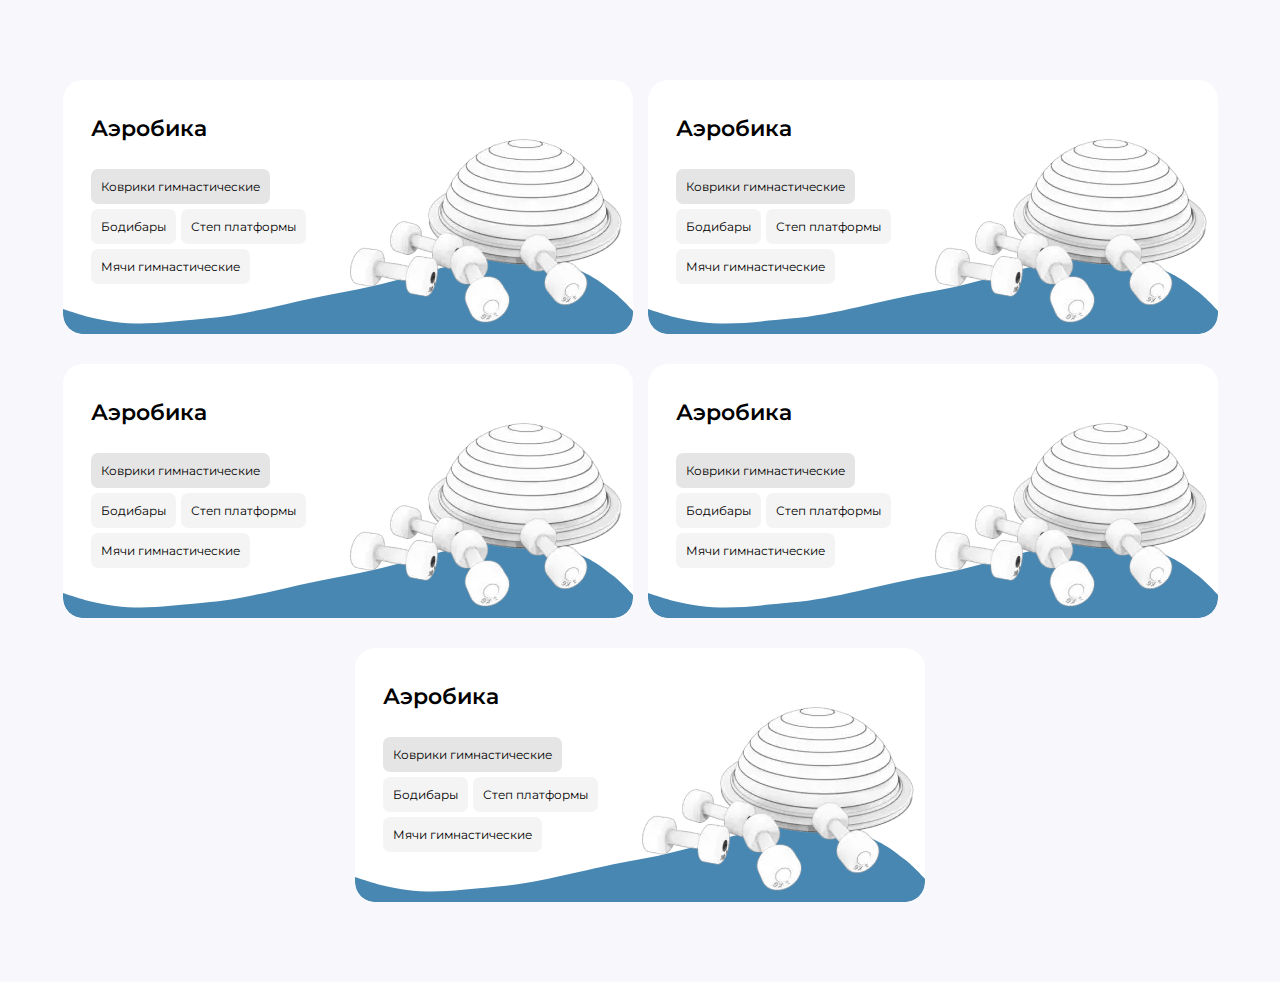
==== commit c4511317: "png to webp" ====
--- a/aerobika.html
+++ b/aerobika.html
@@ -27,16 +27,16 @@
               </div>
               <div class="card__tab-content">
                 <div class="card__img-wrap a-1 item active" data-tab-content="1">
-                  <img class="card__img" src="images/png/a-1.png" alt="">
+                  <img class="card__img" src="images/webp/a-1.webp" alt="">
                 </div>
                 <div class="card__img-wrap a-1 item" data-tab-content="2">
-                  <img class="card__img" src="images/png/z-1.1.png" alt="">
+                  <img class="card__img" src="images/webp/z-1.1.webp" alt="">
                 </div>
                 <div class="card__img-wrap a-1 item" data-tab-content="3">
-                  <img class="card__img" src="images/png/a-1.png" alt="">
+                  <img class="card__img" src="images/webp/a-1.webp" alt="">
                 </div>
                 <div class="card__img-wrap a-1 item" data-tab-content="4">
-                  <img class="card__img" src="images/png/a-1.png" alt="">
+                  <img class="card__img" src="images/webp/a-1.webp" alt="">
                 </div>
               </div>
             </div>
@@ -54,16 +54,16 @@
               </div>
               <div class="card__tab-content">
                 <div class="card__img-wrap a-1 item active" data-tab-content="1">
-                  <img class="card__img" src="images/png/a-1.png" alt="">
+                  <img class="card__img" src="images/webp/a-1.webp" alt="">
                 </div>
                 <div class="card__img-wrap a-1 item" data-tab-content="2">
-                  <img class="card__img" src="images/png/z-1.1.png" alt="">
+                  <img class="card__img" src="images/webp/z-1.1.webp" alt="">
                 </div>
                 <div class="card__img-wrap a-1 item" data-tab-content="3">
-                  <img class="card__img" src="images/png/a-1.png" alt="">
+                  <img class="card__img" src="images/webp/a-1.webp" alt="">
                 </div>
                 <div class="card__img-wrap a-1 item" data-tab-content="4">
-                  <img class="card__img" src="images/png/a-1.png" alt="">
+                  <img class="card__img" src="images/webp/a-1.webp" alt="">
                 </div>
               </div>
             </div>
@@ -81,16 +81,16 @@
               </div>
               <div class="card__tab-content">
                 <div class="card__img-wrap a-1 item active" data-tab-content="1">
-                  <img class="card__img" src="images/png/a-1.png" alt="">
+                  <img class="card__img" src="images/webp/a-1.webp" alt="">
                 </div>
                 <div class="card__img-wrap a-1 item" data-tab-content="2">
-                  <img class="card__img" src="images/png/z-1.1.png" alt="">
+                  <img class="card__img" src="images/webp/z-1.1.webp" alt="">
                 </div>
                 <div class="card__img-wrap a-1 item" data-tab-content="3">
-                  <img class="card__img" src="images/png/a-1.png" alt="">
+                  <img class="card__img" src="images/webp/a-1.webp" alt="">
                 </div>
                 <div class="card__img-wrap a-1 item" data-tab-content="4">
-                  <img class="card__img" src="images/png/a-1.png" alt="">
+                  <img class="card__img" src="images/webp/a-1.webp" alt="">
                 </div>
               </div>
             </div>
@@ -108,16 +108,16 @@
               </div>
               <div class="card__tab-content">
                 <div class="card__img-wrap a-1 item active" data-tab-content="1">
-                  <img class="card__img" src="images/png/a-1.png" alt="">
+                  <img class="card__img" src="images/webp/a-1.webp" alt="">
                 </div>
                 <div class="card__img-wrap a-1 item" data-tab-content="2">
-                  <img class="card__img" src="images/png/z-1.1.png" alt="">
+                  <img class="card__img" src="images/webp/z-1.1.webp" alt="">
                 </div>
                 <div class="card__img-wrap a-1 item" data-tab-content="3">
-                  <img class="card__img" src="images/png/a-1.png" alt="">
+                  <img class="card__img" src="images/webp/a-1.webp" alt="">
                 </div>
                 <div class="card__img-wrap a-1 item" data-tab-content="4">
-                  <img class="card__img" src="images/png/a-1.png" alt="">
+                  <img class="card__img" src="images/webp/a-1.webp" alt="">
                 </div>
               </div>
             </div>
@@ -135,16 +135,16 @@
               </div>
               <div class="card__tab-content">
                 <div class="card__img-wrap a-1 item active" data-tab-content="1">
-                  <img class="card__img" src="images/png/a-1.png" alt="">
+                  <img class="card__img" src="images/webp/a-1.webp" alt="">
                 </div>
                 <div class="card__img-wrap a-1 item" data-tab-content="2">
-                  <img class="card__img" src="images/png/z-1.1.png" alt="">
+                  <img class="card__img" src="images/webp/z-1.1.webp" alt="">
                 </div>
                 <div class="card__img-wrap a-1 item" data-tab-content="3">
-                  <img class="card__img" src="images/png/a-1.png" alt="">
+                  <img class="card__img" src="images/webp/a-1.webp" alt="">
                 </div>
                 <div class="card__img-wrap a-1 item" data-tab-content="4">
-                  <img class="card__img" src="images/png/a-1.png" alt="">
+                  <img class="card__img" src="images/webp/a-1.webp" alt="">
                 </div>
               </div>
             </div>
